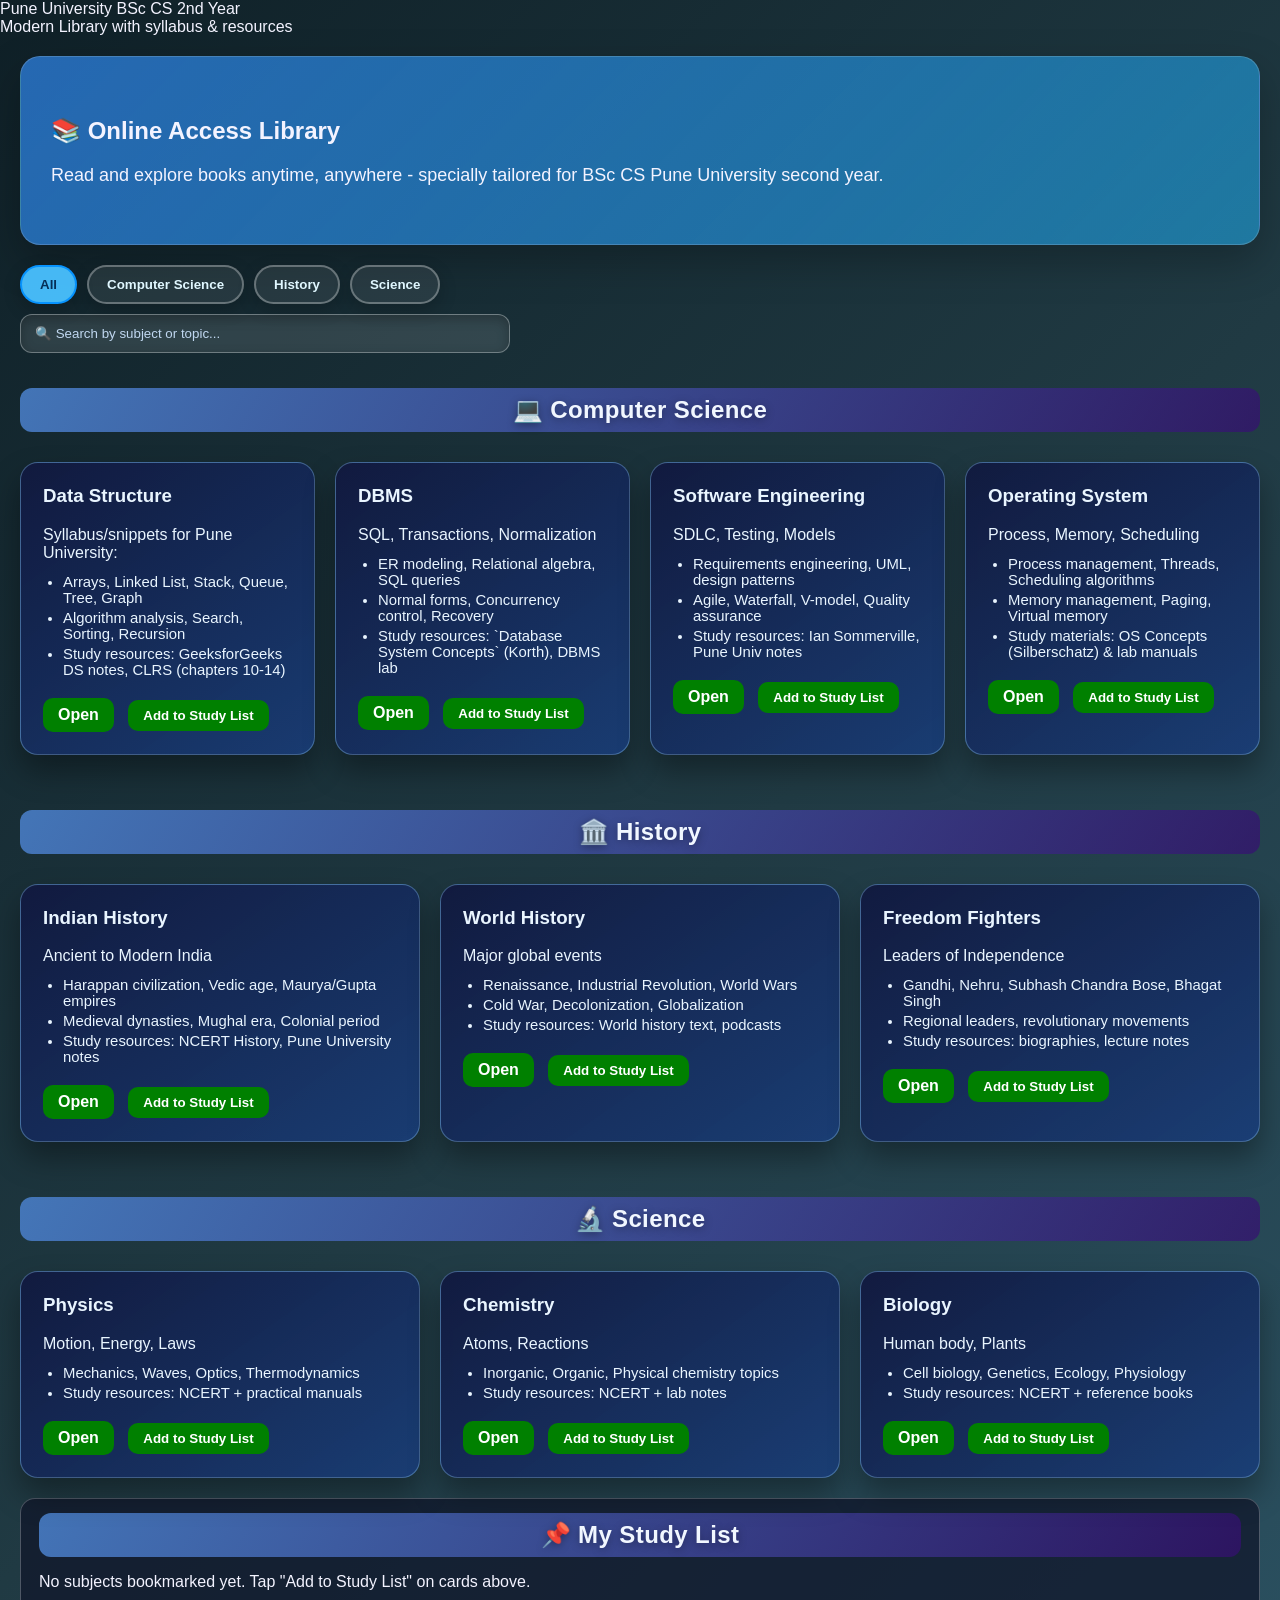
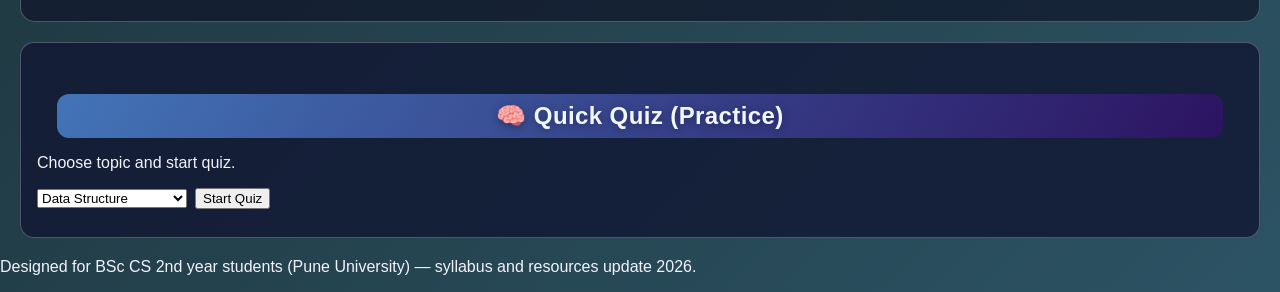
==== index.html @ 98a19238 "Initial commit" ====
<!DOCTYPE html>
<html>
<head>
    <meta charset="UTF-8">
    <meta name="viewport" content="width=device-width, initial-scale=1.0">
    <title>Online Library</title>
    <link rel="stylesheet" href="style.css">
</head>
<body>
    <nav class="top-nav">
        <div class="logo">Pune University BSc CS 2nd Year</div>
        <div class="tagline">Modern Library with syllabus & resources</div>
    </nav>

    <main>

    <!-- HOME SECTION -->
    <section class="home">
        <h1>📚 Online Access Library</h1>
        <p>Read and explore books anytime, anywhere - specially tailored for BSc CS Pune University second year.</p>
    </section>

    <!-- CATEGORIES -->
    <section class="categories">
        <button data-category="all">All</button>
        <button data-category="computer-science">Computer Science</button>
        <button data-category="history">History</button>
        <button data-category="science">Science</button>
    </section>

    <section class="search-bar">
        <input id="search-input" type="text" placeholder="🔍 Search by subject or topic..." aria-label="Search subjects">
    </section>

    <!-- COMPUTER SCIENCE -->
    <h2>💻 Computer Science</h2>
    <div class="book-container" id="computer-science">
        

        <div class="book-card" data-category="computer-science">
            <h3>Data Structure</h3>
            <p>Syllabus/snippets for Pune University:</p>
            <ul>
                <li>Arrays, Linked List, Stack, Queue, Tree, Graph</li>
                <li>Algorithm analysis, Search, Sorting, Recursion</li>
                <li>Study resources: GeeksforGeeks DS notes, CLRS (chapters 10-14)</li>
            </ul>
            <a class="read-link" href="ds.html" aria-label="Read Data Structure book">Open</a>
        </div>

        <div class="book-card" data-category="computer-science">
            <h3>DBMS</h3>
            <p>SQL, Transactions, Normalization</p>
            <ul>
                <li>ER modeling, Relational algebra, SQL queries</li>
                <li>Normal forms, Concurrency control, Recovery</li>
                <li>Study resources: `Database System Concepts` (Korth), DBMS lab</li>
            </ul>
            <a class="read-link" href="dbms.html" aria-label="DBMS resources">Open</a>
        </div>

        <div class="book-card" data-category="computer-science">
            <h3>Software Engineering</h3>
            <p>SDLC, Testing, Models</p>
            <ul>
                <li>Requirements engineering, UML, design patterns</li>
                <li>Agile, Waterfall, V-model, Quality assurance</li>
                <li>Study resources: Ian Sommerville, Pune Univ notes</li>
            </ul>
            <a class="read-link" href="se.html" aria-label="Software Engineering resources">Open</a>
        </div>

        <div class="book-card" data-category="computer-science">
            <h3>Operating System</h3>
            <p>Process, Memory, Scheduling</p>
            <ul>
                <li>Process management, Threads, Scheduling algorithms</li>
                <li>Memory management, Paging, Virtual memory</li>
                <li>Study materials: OS Concepts (Silberschatz) & lab manuals</li>
            </ul>
            <a class="read-link" href="os.html" aria-label="Operating System resources">Open</a>
        </div>

    </div>

    <!-- HISTORY -->
    <h2>🏛️ History</h2>
    <div class="book-container" id="history">

        <div class="book-card" data-category="history">
            <h3>Indian History</h3>
            <p>Ancient to Modern India</p>
            <ul>
                <li>Harappan civilization, Vedic age, Maurya/Gupta empires</li>
                <li>Medieval dynasties, Mughal era, Colonial period</li>
                <li>Study resources: NCERT History, Pune University notes</li>
            </ul>
            <a class="read-link" href="#" aria-label="Indian History resources">Open</a>
        </div>

        <div class="book-card" data-category="history">
            <h3>World History</h3>
            <p>Major global events</p>
            <ul>
                <li>Renaissance, Industrial Revolution, World Wars</li>
                <li>Cold War, Decolonization, Globalization</li>
                <li>Study resources: World history text, podcasts</li>
            </ul>
            <a class="read-link" href="#" aria-label="World History resources">Open</a>
        </div>

        <div class="book-card" data-category="history">
            <h3>Freedom Fighters</h3>
            <p>Leaders of Independence</p>
            <ul>
                <li>Gandhi, Nehru, Subhash Chandra Bose, Bhagat Singh</li>
                <li>Regional leaders, revolutionary movements</li>
                <li>Study resources: biographies, lecture notes</li>
            </ul>
            <a class="read-link" href="#" aria-label="Freedom Fighters resources">Open</a>
        </div>

    </div>

    <!-- SCIENCE -->
    <h2>🔬 Science</h2>
    <div class="book-container" id="science">

        <div class="book-card" data-category="science">
            <h3>Physics</h3>
            <p>Motion, Energy, Laws</p>
            <ul>
                <li>Mechanics, Waves, Optics, Thermodynamics</li>
                <li>Study resources: NCERT + practical manuals</li>
            </ul>
            <a class="read-link" href="#" aria-label="Physics resources">Open</a>
        </div>

        <div class="book-card" data-category="science">
            <h3>Chemistry</h3>
            <p>Atoms, Reactions</p>
            <ul>
                <li>Inorganic, Organic, Physical chemistry topics</li>
                <li>Study resources: NCERT + lab notes</li>
            </ul>
            <a class="read-link" href="#" aria-label="Chemistry resources">Open</a>
        </div>

        <div class="book-card" data-category="science">
            <h3>Biology</h3>
            <p>Human body, Plants</p>
            <ul>
                <li>Cell biology, Genetics, Ecology, Physiology</li>
                <li>Study resources: NCERT + reference books</li>
            </ul>
            <a class="read-link" href="#" aria-label="Biology resources">Open</a>
        </div>

    </div>

    </main>

    <section class="study-list">
        <h2>📌 My Study List</h2>
        <p id="list-empty">No subjects bookmarked yet. Tap "Add to Study List" on cards above.</p>
        <ul id="study-list-items"></ul>
    </section>

    <section class="quiz-section">
        <h2>🧠 Quick Quiz (Practice)</h2>
        <p id="quiz-status">Choose topic and start quiz.</p>
        <div class="quiz-control">
            <select id="quiz-topic">
                <option value="ds">Data Structure</option>
                <option value="dbms">DBMS</option>
                <option value="se">Software Engineering</option>
                <option value="os">Operating System</option>
            </select>
            <button id="start-quiz">Start Quiz</button>
        </div>
        <div id="quiz-card" class="quiz-card" style="display: none;">
            <p id="quiz-question"></p>
            <div id="quiz-options"></div>
            <p id="quiz-score"></p>
            <button id="next-question">Next</button>
        </div>
    </section>

    <footer class="site-footer">
        <p>Designed for BSc CS 2nd year students (Pune University) — syllabus and resources update 2026.</p>
    </footer>

    <script>
        const categoryButtons = document.querySelectorAll('.categories button');
        const cards = document.querySelectorAll('.book-card');
        const searchInput = document.getElementById('search-input');
        const listEmpty = document.getElementById('list-empty');
        const listItems = document.getElementById('study-list-items');

        let currentCategory = 'all';
        let searchQuery = '';

        function applyFilters() {
            cards.forEach(card => {
                const subject = card.querySelector('h3').textContent.toLowerCase();
                const category = card.dataset.category;
                const matchesCategory = currentCategory === 'all' || category === currentCategory;
                const matchesSearch = !searchQuery || subject.includes(searchQuery);
                card.style.display = (matchesCategory && matchesSearch) ? 'block' : 'none';
            });
        }

        function loadStudyList() {
            const list = JSON.parse(localStorage.getItem('studyList') || '[]');
            listItems.textContent = '';
            if (!list.length) {
                listEmpty.style.display = 'block';
                return;
            }
            listEmpty.style.display = 'none';
            list.forEach(item => {
                const li = document.createElement('li');
                li.className = 'study-list-item';
                li.innerHTML = `${item} <button class="remove-btn" data-subject="${item}">Remove</button>`;
                listItems.appendChild(li);
            });
        }

        function addToStudyList(subject) {
            const list = JSON.parse(localStorage.getItem('studyList') || '[]');
            if (!list.includes(subject)) {
                list.push(subject);
                localStorage.setItem('studyList', JSON.stringify(list));
                loadStudyList();
            }
        }

        function removeFromStudyList(subject) {
            let list = JSON.parse(localStorage.getItem('studyList') || '[]');
            list = list.filter(item => item !== subject);
            localStorage.setItem('studyList', JSON.stringify(list));
            loadStudyList();
        }

        categoryButtons.forEach(button => {
            button.addEventListener('click', () => {
                currentCategory = button.dataset.category;
                categoryButtons.forEach(btn => btn.classList.remove('active'));
                button.classList.add('active');
                applyFilters();
            });
        });

        searchInput.addEventListener('input', () => {
            searchQuery = searchInput.value.trim().toLowerCase();
            applyFilters();
        });

        cards.forEach(card => {
            const subjectName = card.querySelector('h3').textContent;
            const bookmarkButton = document.createElement('button');
            bookmarkButton.className = 'bookmark-btn';
            bookmarkButton.textContent = 'Add to Study List';
            bookmarkButton.setAttribute('data-subject', subjectName);
            card.appendChild(bookmarkButton);
        });

        document.body.addEventListener('click', event => {
            if (event.target.matches('.bookmark-btn')) {
                addToStudyList(event.target.dataset.subject);
            } else if (event.target.matches('.remove-btn')) {
                removeFromStudyList(event.target.dataset.subject);
            }
        });

        document.querySelector('.categories button[data-category="all"]').click();
        loadStudyList();

        const quizData = {
            ds: [
                { question: 'Which DS allows O(1) index access?', options: ['Linked List', 'Array', 'Tree', 'Graph'], answer: 1 },
                { question: 'Stack follows:', options: ['FIFO', 'LIFO', 'Random', 'Priority'], answer: 1 }
            ],
            dbms: [
                { question: '1NF requires:', options: ['Atomic values', 'Partial dependency', 'No duplicates', 'Transitive dependency'], answer: 0 },
                { question: 'ACID stands for:', options: ['Atomicity, Consistency, Isolation, Durability', 'Access, Control, Indexing, Data', 'Arrays, Constants, Integers, Data', 'All of above'], answer: 0 }
            ],
            se: [
                { question: 'SDLC stands for:', options: ['System Development Life Cycle', 'Software Design Logic Chart', 'System Data Link Code', 'None'], answer: 0 },
                { question: 'V-Model is based on:', options: ['Waterfall', 'Iterative', 'Spiral', 'Agile'], answer: 0 }
            ],
            os: [
                { question: 'Which is a deadlock prevention technique?', options: ['Banker algorithm', 'First Fit', 'LRU', 'Depth-first search'], answer: 0 },
                { question: 'Paging avoids:', options: ['External fragmentation', 'Internal fragmentation', 'Both', 'None'], answer: 0 }
            ]
        };

        const quizTopic = document.getElementById('quiz-topic');
        const startQuizBtn = document.getElementById('start-quiz');
        const quizCard = document.getElementById('quiz-card');
        const quizQuestion = document.getElementById('quiz-question');
        const quizOptions = document.getElementById('quiz-options');
        const quizScoreEl = document.getElementById('quiz-score');
        const quizStatus = document.getElementById('quiz-status');
        const nextQuizBtn = document.getElementById('next-question');

        let currentQuiz = [];
        let currentIndex = 0;
        let score = 0;

        function showQuizQn() {
            if (currentIndex >= currentQuiz.length) {
                quizStatus.textContent = `Quiz Complete! Score: ${score}/${currentQuiz.length}`;
                quizCard.style.display = 'none';
                return;
            }
            const item = currentQuiz[currentIndex];
            quizQuestion.textContent = item.question;
            quizOptions.innerHTML = '';
            item.options.forEach((opt, idx) => {
                const btn = document.createElement('button');
                btn.className = 'quiz-option';
                btn.textContent = opt;
                btn.dataset.index = idx;
                quizOptions.appendChild(btn);
            });
            quizScoreEl.textContent = `Progress: ${currentIndex + 1}/${currentQuiz.length} | Score: ${score}`;
        }

        function startQuiz() {
            const topic = quizTopic.value;
            currentQuiz = quizData[topic].slice();
            currentIndex = 0;
            score = 0;
            quizStatus.textContent = `Quiz started (${topic}), select an answer.`;
            quizCard.style.display = 'block';
            showQuizQn();
        }

        quizOptions.addEventListener('click', event => {
            if (!event.target.matches('.quiz-option')) return;
            const selected = Number(event.target.dataset.index);
            const correct = currentQuiz[currentIndex].answer;
            if (selected === correct) {
                score += 1;
                quizStatus.textContent = 'Correct!';
            } else {
                quizStatus.textContent = `Wrong. Correct: ${currentQuiz[currentIndex].options[correct]}`;
            }
            currentIndex++;
            setTimeout(showQuizQn, 700);
        });

        startQuizBtn.addEventListener('click', startQuiz);

    </script>

</body>
</html>
---- style.css ----
body {
    margin: 0;
    font-family: 'Segoe UI', Tahoma, Geneva, Verdana, sans-serif;
    color: #f3f3ff;
    background: linear-gradient(135deg, #0f2027 0%, #203a43 50%, #2c5364 100%);
    min-height: 100vh;
}
    /* HOME SECTION */
.home {
    padding: 40px 30px;
    background: linear-gradient(135deg, rgba(42, 117, 203, 0.85), rgba(31, 185, 255, 0.5));
    border-radius: 20px;
    margin: 20px;
    border: 1px solid rgba(255,255,255,0.16);
    box-shadow: 0 16px 40px rgba(0, 0, 0, 0.25);
}

.home p {
    font-size: 18px;
}

/* Section Titles */
h2 {
    margin-top: 30px;
    font-family: 'Segoe UI', Tahoma, Geneva, Verdana, sans-serif;
    text-align: center;
    color: #f1f7ff;
    letter-spacing: 0.4px;
    text-shadow: 0 2px 8px rgba(0, 0, 0, 0.35);
    background: linear-gradient(120deg, rgba(72,125,197,0.9), rgba(54,14,114,0.7));
    padding: 8px 0;
    border-radius: 12px;
    margin: 35px 20px 10px;
}

/* Title */
h1 {
    margin-top: 20px;
}

/* Categories */
.categories {
    margin: 20px 20px 10px;
    display: flex;
    gap: 10px;
    flex-wrap: wrap;
}

.categories button {
    padding: 10px 18px;
    border: 2px solid rgba(255, 255, 255, 0.3);
    background: rgba(255, 255, 255, 0.08);
    color: #e0f7ff;
    border-radius: 999px;
    cursor: pointer;
    font-weight: 700;
    box-shadow: 0 6px 18px rgba(0,0,0,0.2);
    transition: all 0.24s ease;
}

.categories button:hover,
.categories button.active {
    background: rgba(74, 193, 255, 0.95);
    color: #052f57;
    border-color: rgba(0, 144, 255, 0.9);
}

/* Book Grid */
.book-container {
    display: grid;
    grid-template-columns: repeat(auto-fit, minmax(200px, 1fr));
    gap: 20px;
    padding: 20px;
}

/* Book Card */
.book-card {
    background: linear-gradient(145deg, rgba(17, 25, 63, 0.95), rgba(25, 61, 121, 0.88));
    color: #e9f5ff;
    padding: 22px;
    border-radius: 18px;
    border: 1px solid rgba(149, 208, 255, 0.35);
    box-shadow: 0 16px 30px rgba(0, 0, 0, 0.35);
    transition: transform 0.2s ease, box-shadow 0.2s ease;
}

.book-card:hover {
    transform: scale(1.03);
    box-shadow: 0 24px 36px rgba(0, 0, 0, 0.45);
}

.book-card h3 {
    margin-top: 0;
}

.book-card p {
    margin: 6px 0 12px;
}

.book-card ul {
    margin: 0 0 10px;
    padding-left: 20px;
}

.book-card ul li {
    margin: 4px 0;
    font-size: 0.93rem;
}

/* Image */
.book-card img {
    width: 100%;
    border-radius: 10px;
}

/* Button */
.book-card button {
    margin-top: 10px;
    padding: 8px 15px;
    border: none;
    background:green;
    color: white;
    border-radius: 10px;
    cursor: pointer;
}

.book-card button:hover {
    background: #007bff;
}

.read-link,
.book-card a.link {
    display: inline-block;
    margin-top: 10px;
    padding: 8px 15px;
    background: green;
    color: white;
    border-radius: 10px;
    text-decoration: none;
    font-weight: 600;
}

.read-link:hover,
.book-card a.link:hover {
    background: #007bff;
}

button:focus,
a:focus {
    outline: 2px dotted #ff0;
    outline-offset: 3px;
}

.search-bar {
    margin: 0 20px 1rem;
}

.search-bar input {
    width: 100%;
    max-width: 460px;
    padding: 11px 14px;
    border-radius: 12px;
    border: 1px solid rgba(255,255,255,0.3);
    background: rgba(245, 250, 255, 0.12);
    color: #ebf4ff;
    box-shadow: inset 0 4px 12px rgba(0,0,0,0.25);
}

.search-bar input::placeholder {
    color: #c0d7f0;
}

.bookmark-btn {
    margin-top: 10px;
    margin-left: 10px;
    background: #1c93ff;
    color: #fff;
    border: 1px solid #0d63b2;
    border-radius: 10px;
    padding: 8px 12px;
    cursor: pointer;
    font-weight: 700;
    transition: transform 0.2s ease, background 0.2s ease;
}

.bookmark-btn:hover {
    background: #0b62bc;
    transform: translateY(-1px);
}

.study-list {
    margin: 0 20px 20px;
    padding: 14px 18px;
    border: 1px solid rgba(255,255,255,0.25);
    border-radius: 15px;
    background: rgba(16, 21, 42, 0.72);
}

.study-list h2 {
    margin: 0 0 10px;
}

#study-list-items {
    list-style: none;
    margin: 0;
    padding: 0;
}

.study-list-item {
    display: flex;
    justify-content: space-between;
    align-items: center;
    padding: 8px 0;
    border-bottom: 1px solid rgba(255,255,255,0.1);
}

.study-list-item:last-child {
    border-bottom: none;
}

.remove-btn {
    border: 1px solid #ff6a6a;
    background: #ff4d4d;
    color: #fff;
    border-radius: 8px;
    padding: 4px 10px;
    cursor: pointer;
}

.remove-btn:hover {
    background: #db2b2b;
}

.quiz-section {
    margin: 20px;
    border: 1px solid rgba(255,255,255,0.25);
    border-radius: 14px;
    background: rgba(18, 24, 52, 0.82);
    padding: 16px;
}

.quiz-control {
    display: flex;
    gap: 8px;
    align-items: center;
    margin-bottom: 12px;
}

.quiz-card {
    margin-top: 8px;
    padding: 12px;
    border: 1px solid rgba(106, 182, 255, 0.4);
    border-radius: 10px;
    background: rgba(15, 22, 45, 0.9);
}

.quiz-option {
    display: block;
    width: 100%;
    text-align: left;
    padding: 8px;
    margin: 4px 0;
    border: 1px solid rgba(169, 218, 255, 0.5);
    border-radius: 8px;
    background: rgba(225, 235, 255, 0.05);
    color: #f1f8ff;
    cursor: pointer;
}

.quiz-option:hover {
    background: rgba(106, 182, 255, 0.15);
}
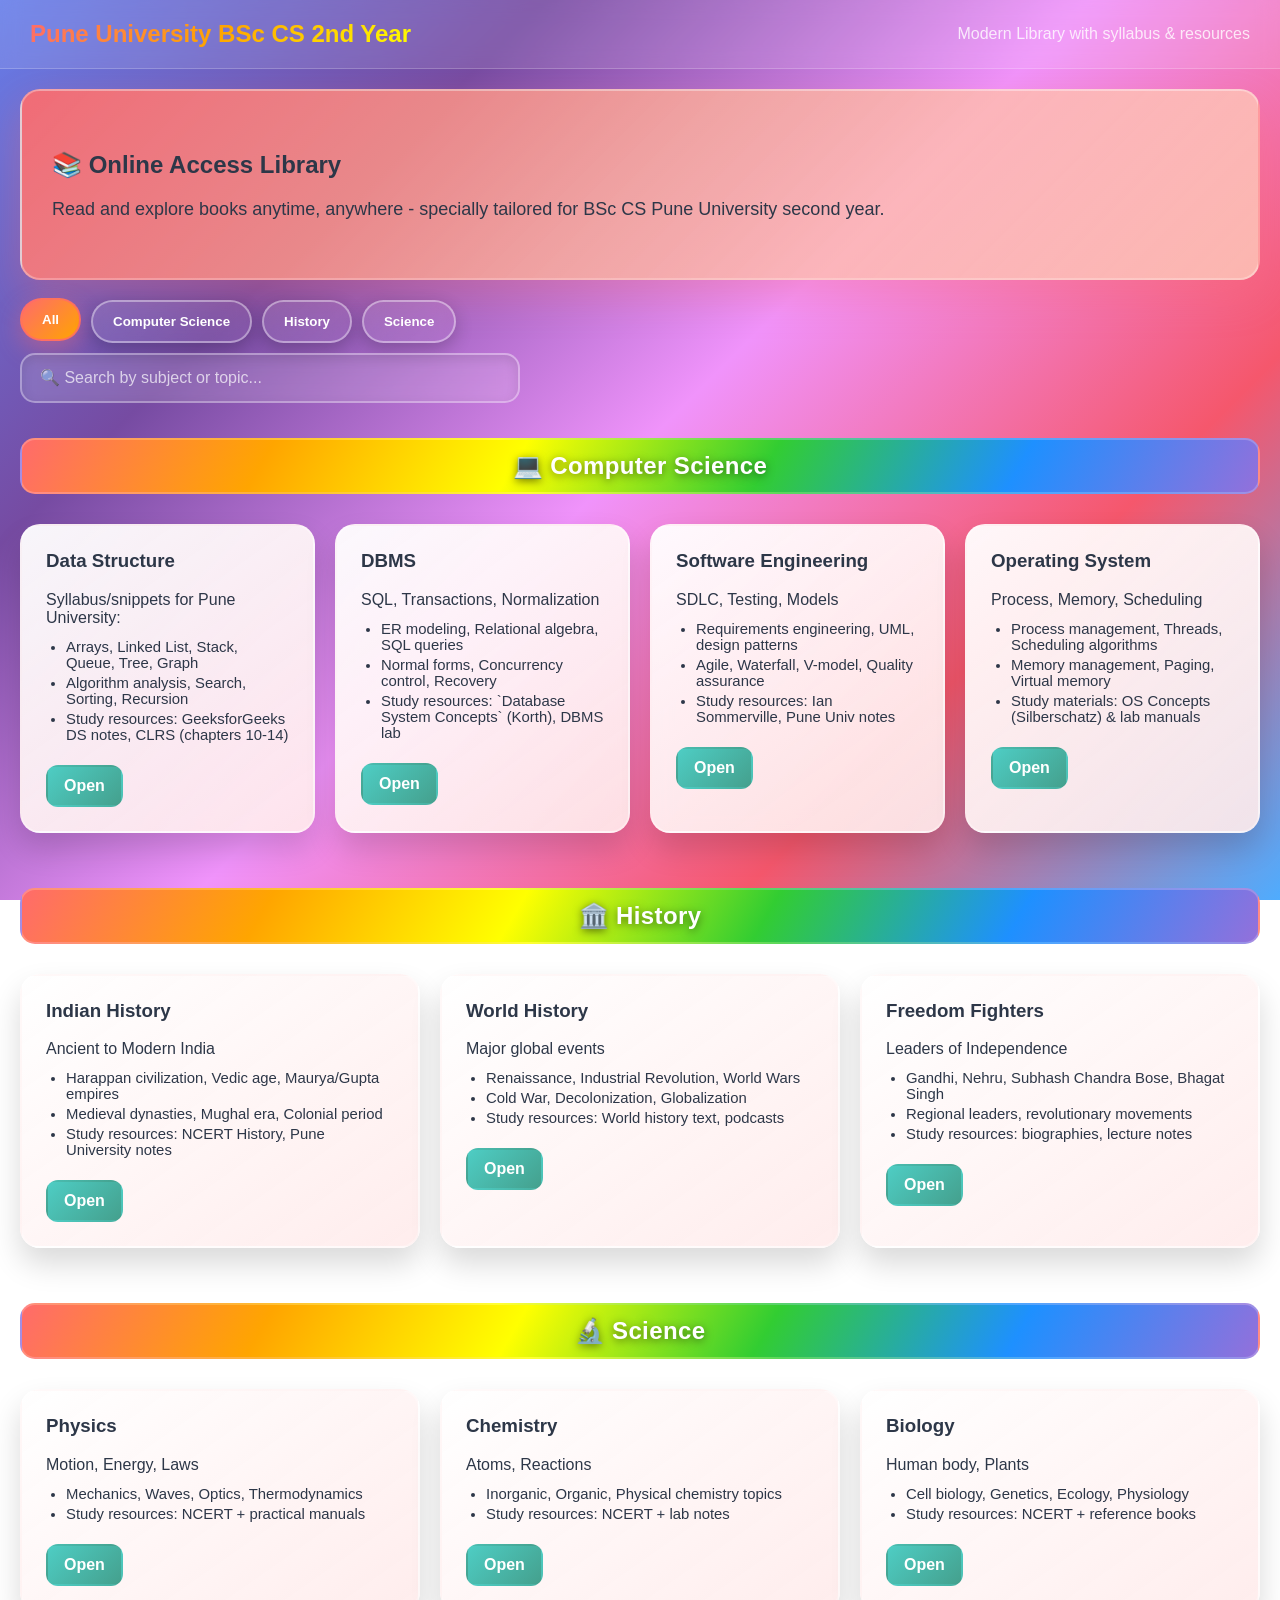
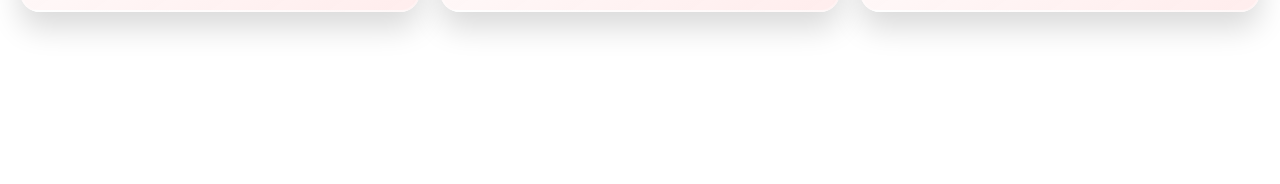
==== commit d6f1b4d6: "Remove Quick Quiz and My Study List sections" ====
--- a/index.html
+++ b/index.html
@@ -160,32 +160,6 @@
 
     </main>
 
-    <section class="study-list">
-        <h2>📌 My Study List</h2>
-        <p id="list-empty">No subjects bookmarked yet. Tap "Add to Study List" on cards above.</p>
-        <ul id="study-list-items"></ul>
-    </section>
-
-    <section class="quiz-section">
-        <h2>🧠 Quick Quiz (Practice)</h2>
-        <p id="quiz-status">Choose topic and start quiz.</p>
-        <div class="quiz-control">
-            <select id="quiz-topic">
-                <option value="ds">Data Structure</option>
-                <option value="dbms">DBMS</option>
-                <option value="se">Software Engineering</option>
-                <option value="os">Operating System</option>
-            </select>
-            <button id="start-quiz">Start Quiz</button>
-        </div>
-        <div id="quiz-card" class="quiz-card" style="display: none;">
-            <p id="quiz-question"></p>
-            <div id="quiz-options"></div>
-            <p id="quiz-score"></p>
-            <button id="next-question">Next</button>
-        </div>
-    </section>
-
     <footer class="site-footer">
         <p>Designed for BSc CS 2nd year students (Pune University) — syllabus and resources update 2026.</p>
     </footer>
@@ -194,8 +168,6 @@
         const categoryButtons = document.querySelectorAll('.categories button');
         const cards = document.querySelectorAll('.book-card');
         const searchInput = document.getElementById('search-input');
-        const listEmpty = document.getElementById('list-empty');
-        const listItems = document.getElementById('study-list-items');
 
         let currentCategory = 'all';
         let searchQuery = '';
@@ -210,38 +182,6 @@
             });
         }
 
-        function loadStudyList() {
-            const list = JSON.parse(localStorage.getItem('studyList') || '[]');
-            listItems.textContent = '';
-            if (!list.length) {
-                listEmpty.style.display = 'block';
-                return;
-            }
-            listEmpty.style.display = 'none';
-            list.forEach(item => {
-                const li = document.createElement('li');
-                li.className = 'study-list-item';
-                li.innerHTML = `${item} <button class="remove-btn" data-subject="${item}">Remove</button>`;
-                listItems.appendChild(li);
-            });
-        }
-
-        function addToStudyList(subject) {
-            const list = JSON.parse(localStorage.getItem('studyList') || '[]');
-            if (!list.includes(subject)) {
-                list.push(subject);
-                localStorage.setItem('studyList', JSON.stringify(list));
-                loadStudyList();
-            }
-        }
-
-        function removeFromStudyList(subject) {
-            let list = JSON.parse(localStorage.getItem('studyList') || '[]');
-            list = list.filter(item => item !== subject);
-            localStorage.setItem('studyList', JSON.stringify(list));
-            loadStudyList();
-        }
-
         categoryButtons.forEach(button => {
             button.addEventListener('click', () => {
                 currentCategory = button.dataset.category;
@@ -256,102 +196,7 @@
             applyFilters();
         });
 
-        cards.forEach(card => {
-            const subjectName = card.querySelector('h3').textContent;
-            const bookmarkButton = document.createElement('button');
-            bookmarkButton.className = 'bookmark-btn';
-            bookmarkButton.textContent = 'Add to Study List';
-            bookmarkButton.setAttribute('data-subject', subjectName);
-            card.appendChild(bookmarkButton);
-        });
-
-        document.body.addEventListener('click', event => {
-            if (event.target.matches('.bookmark-btn')) {
-                addToStudyList(event.target.dataset.subject);
-            } else if (event.target.matches('.remove-btn')) {
-                removeFromStudyList(event.target.dataset.subject);
-            }
-        });
-
         document.querySelector('.categories button[data-category="all"]').click();
-        loadStudyList();
-
-        const quizData = {
-            ds: [
-                { question: 'Which DS allows O(1) index access?', options: ['Linked List', 'Array', 'Tree', 'Graph'], answer: 1 },
-                { question: 'Stack follows:', options: ['FIFO', 'LIFO', 'Random', 'Priority'], answer: 1 }
-            ],
-            dbms: [
-                { question: '1NF requires:', options: ['Atomic values', 'Partial dependency', 'No duplicates', 'Transitive dependency'], answer: 0 },
-                { question: 'ACID stands for:', options: ['Atomicity, Consistency, Isolation, Durability', 'Access, Control, Indexing, Data', 'Arrays, Constants, Integers, Data', 'All of above'], answer: 0 }
-            ],
-            se: [
-                { question: 'SDLC stands for:', options: ['System Development Life Cycle', 'Software Design Logic Chart', 'System Data Link Code', 'None'], answer: 0 },
-                { question: 'V-Model is based on:', options: ['Waterfall', 'Iterative', 'Spiral', 'Agile'], answer: 0 }
-            ],
-            os: [
-                { question: 'Which is a deadlock prevention technique?', options: ['Banker algorithm', 'First Fit', 'LRU', 'Depth-first search'], answer: 0 },
-                { question: 'Paging avoids:', options: ['External fragmentation', 'Internal fragmentation', 'Both', 'None'], answer: 0 }
-            ]
-        };
-
-        const quizTopic = document.getElementById('quiz-topic');
-        const startQuizBtn = document.getElementById('start-quiz');
-        const quizCard = document.getElementById('quiz-card');
-        const quizQuestion = document.getElementById('quiz-question');
-        const quizOptions = document.getElementById('quiz-options');
-        const quizScoreEl = document.getElementById('quiz-score');
-        const quizStatus = document.getElementById('quiz-status');
-        const nextQuizBtn = document.getElementById('next-question');
-
-        let currentQuiz = [];
-        let currentIndex = 0;
-        let score = 0;
-
-        function showQuizQn() {
-            if (currentIndex >= currentQuiz.length) {
-                quizStatus.textContent = `Quiz Complete! Score: ${score}/${currentQuiz.length}`;
-                quizCard.style.display = 'none';
-                return;
-            }
-            const item = currentQuiz[currentIndex];
-            quizQuestion.textContent = item.question;
-            quizOptions.innerHTML = '';
-            item.options.forEach((opt, idx) => {
-                const btn = document.createElement('button');
-                btn.className = 'quiz-option';
-                btn.textContent = opt;
-                btn.dataset.index = idx;
-                quizOptions.appendChild(btn);
-            });
-            quizScoreEl.textContent = `Progress: ${currentIndex + 1}/${currentQuiz.length} | Score: ${score}`;
-        }
-
-        function startQuiz() {
-            const topic = quizTopic.value;
-            currentQuiz = quizData[topic].slice();
-            currentIndex = 0;
-            score = 0;
-            quizStatus.textContent = `Quiz started (${topic}), select an answer.`;
-            quizCard.style.display = 'block';
-            showQuizQn();
-        }
-
-        quizOptions.addEventListener('click', event => {
-            if (!event.target.matches('.quiz-option')) return;
-            const selected = Number(event.target.dataset.index);
-            const correct = currentQuiz[currentIndex].answer;
-            if (selected === correct) {
-                score += 1;
-                quizStatus.textContent = 'Correct!';
-            } else {
-                quizStatus.textContent = `Wrong. Correct: ${currentQuiz[currentIndex].options[correct]}`;
-            }
-            currentIndex++;
-            setTimeout(showQuizQn, 700);
-        });
-
-        startQuizBtn.addEventListener('click', startQuiz);
 
     </script>
 
--- a/style.css
+++ b/style.css
@@ -1,18 +1,20 @@
 body {
     margin: 0;
     font-family: 'Segoe UI', Tahoma, Geneva, Verdana, sans-serif;
-    color: #f3f3ff;
-    background: linear-gradient(135deg, #0f2027 0%, #203a43 50%, #2c5364 100%);
+    color: #ffffff;
+    background: linear-gradient(135deg, #667eea 0%, #764ba2 25%, #f093fb 50%, #f5576c 75%, #4facfe 100%);
     min-height: 100vh;
+    background-attachment: fixed;
 }
     /* HOME SECTION */
 .home {
     padding: 40px 30px;
-    background: linear-gradient(135deg, rgba(42, 117, 203, 0.85), rgba(31, 185, 255, 0.5));
+    background: linear-gradient(135deg, rgba(255, 107, 107, 0.9), rgba(255, 177, 153, 0.8), rgba(255, 218, 193, 0.7));
     border-radius: 20px;
     margin: 20px;
-    border: 1px solid rgba(255,255,255,0.16);
-    box-shadow: 0 16px 40px rgba(0, 0, 0, 0.25);
+    border: 2px solid rgba(255,255,255,0.3);
+    box-shadow: 0 16px 40px rgba(255, 107, 107, 0.3);
+    color: #2d3748;
 }
 
 .home p {
@@ -24,13 +26,15 @@
     margin-top: 30px;
     font-family: 'Segoe UI', Tahoma, Geneva, Verdana, sans-serif;
     text-align: center;
-    color: #f1f7ff;
+    color: #ffffff;
     letter-spacing: 0.4px;
-    text-shadow: 0 2px 8px rgba(0, 0, 0, 0.35);
-    background: linear-gradient(120deg, rgba(72,125,197,0.9), rgba(54,14,114,0.7));
-    padding: 8px 0;
-    border-radius: 12px;
+    text-shadow: 0 2px 8px rgba(0, 0, 0, 0.5);
+    background: linear-gradient(120deg, #ff6b6b, #ffa500, #ffff00, #32cd32, #1e90ff, #9370db);
+    padding: 12px 0;
+    border-radius: 15px;
     margin: 35px 20px 10px;
+    font-weight: 700;
+    border: 2px solid rgba(255, 255, 255, 0.2);
 }
 
 /* Title */
@@ -47,22 +51,25 @@
 }
 
 .categories button {
-    padding: 10px 18px;
-    border: 2px solid rgba(255, 255, 255, 0.3);
-    background: rgba(255, 255, 255, 0.08);
-    color: #e0f7ff;
-    border-radius: 999px;
+    padding: 12px 20px;
+    border: 2px solid rgba(255, 255, 255, 0.4);
+    background: linear-gradient(135deg, rgba(255, 255, 255, 0.1), rgba(255, 255, 255, 0.05));
+    color: #ffffff;
+    border-radius: 25px;
     cursor: pointer;
     font-weight: 700;
     box-shadow: 0 6px 18px rgba(0,0,0,0.2);
-    transition: all 0.24s ease;
+    transition: all 0.3s ease;
+    backdrop-filter: blur(10px);
 }
 
 .categories button:hover,
 .categories button.active {
-    background: rgba(74, 193, 255, 0.95);
-    color: #052f57;
-    border-color: rgba(0, 144, 255, 0.9);
+    background: linear-gradient(135deg, #ff6b6b, #ffa500);
+    color: #ffffff;
+    border-color: rgba(255, 107, 107, 0.8);
+    transform: translateY(-2px);
+    box-shadow: 0 8px 25px rgba(255, 107, 107, 0.4);
 }
 
 /* Book Grid */
@@ -75,18 +82,20 @@
 
 /* Book Card */
 .book-card {
-    background: linear-gradient(145deg, rgba(17, 25, 63, 0.95), rgba(25, 61, 121, 0.88));
-    color: #e9f5ff;
-    padding: 22px;
-    border-radius: 18px;
-    border: 1px solid rgba(149, 208, 255, 0.35);
-    box-shadow: 0 16px 30px rgba(0, 0, 0, 0.35);
-    transition: transform 0.2s ease, box-shadow 0.2s ease;
+    background: linear-gradient(145deg, rgba(255, 255, 255, 0.95), rgba(255, 235, 235, 0.9));
+    color: #2d3748;
+    padding: 24px;
+    border-radius: 20px;
+    border: 2px solid rgba(255, 255, 255, 0.3);
+    box-shadow: 0 16px 30px rgba(0, 0, 0, 0.15);
+    transition: all 0.3s ease;
+    backdrop-filter: blur(10px);
 }
 
 .book-card:hover {
-    transform: scale(1.03);
-    box-shadow: 0 24px 36px rgba(0, 0, 0, 0.45);
+    transform: translateY(-5px) scale(1.02);
+    box-shadow: 0 24px 40px rgba(255, 107, 107, 0.3);
+    border-color: rgba(255, 107, 107, 0.5);
 }
 
 .book-card h3 {
@@ -116,33 +125,42 @@
 /* Button */
 .book-card button {
     margin-top: 10px;
-    padding: 8px 15px;
+    padding: 10px 16px;
     border: none;
-    background:green;
+    background: linear-gradient(135deg, #ff6b6b, #ffa500);
     color: white;
-    border-radius: 10px;
+    border-radius: 12px;
     cursor: pointer;
+    font-weight: 600;
+    transition: all 0.3s ease;
 }
 
 .book-card button:hover {
-    background: #007bff;
+    background: linear-gradient(135deg, #ff5252, #ff8c00);
+    transform: translateY(-2px);
+    box-shadow: 0 6px 15px rgba(255, 107, 107, 0.4);
 }
 
 .read-link,
 .book-card a.link {
     display: inline-block;
-    margin-top: 10px;
-    padding: 8px 15px;
-    background: green;
+    margin-top: 12px;
+    padding: 10px 16px;
+    background: linear-gradient(135deg, #4ecdc4, #44a08d);
     color: white;
-    border-radius: 10px;
+    border-radius: 12px;
     text-decoration: none;
     font-weight: 600;
+    transition: all 0.3s ease;
+    border: 2px solid transparent;
 }
 
 .read-link:hover,
 .book-card a.link:hover {
-    background: #007bff;
+    background: linear-gradient(135deg, #26d0ce, #2e8b57);
+    transform: translateY(-2px);
+    box-shadow: 0 6px 15px rgba(78, 205, 196, 0.4);
+    border-color: rgba(78, 205, 196, 0.5);
 }
 
 button:focus,
@@ -158,116 +176,85 @@
 .search-bar input {
     width: 100%;
     max-width: 460px;
-    padding: 11px 14px;
-    border-radius: 12px;
-    border: 1px solid rgba(255,255,255,0.3);
-    background: rgba(245, 250, 255, 0.12);
-    color: #ebf4ff;
-    box-shadow: inset 0 4px 12px rgba(0,0,0,0.25);
+    padding: 14px 18px;
+    border-radius: 15px;
+    border: 2px solid rgba(255, 255, 255, 0.3);
+    background: rgba(255, 255, 255, 0.15);
+    color: #ffffff;
+    box-shadow: inset 0 4px 12px rgba(0,0,0,0.1);
+    backdrop-filter: blur(10px);
+    font-size: 16px;
 }
 
 .search-bar input::placeholder {
-    color: #c0d7f0;
-}
-
-.bookmark-btn {
-    margin-top: 10px;
-    margin-left: 10px;
-    background: #1c93ff;
-    color: #fff;
-    border: 1px solid #0d63b2;
-    border-radius: 10px;
-    padding: 8px 12px;
-    cursor: pointer;
-    font-weight: 700;
-    transition: transform 0.2s ease, background 0.2s ease;
-}
-
-.bookmark-btn:hover {
-    background: #0b62bc;
-    transform: translateY(-1px);
-}
-
-.study-list {
-    margin: 0 20px 20px;
-    padding: 14px 18px;
-    border: 1px solid rgba(255,255,255,0.25);
-    border-radius: 15px;
-    background: rgba(16, 21, 42, 0.72);
-}
-
-.study-list h2 {
-    margin: 0 0 10px;
-}
-
-#study-list-items {
-    list-style: none;
-    margin: 0;
-    padding: 0;
-}
-
-.study-list-item {
+    color: rgba(255, 255, 255, 0.7);
+}
+
+/* Navigation */
+.top-nav {
     display: flex;
     justify-content: space-between;
     align-items: center;
-    padding: 8px 0;
-    border-bottom: 1px solid rgba(255,255,255,0.1);
-}
-
-.study-list-item:last-child {
-    border-bottom: none;
-}
-
-.remove-btn {
-    border: 1px solid #ff6a6a;
-    background: #ff4d4d;
-    color: #fff;
-    border-radius: 8px;
-    padding: 4px 10px;
-    cursor: pointer;
-}
-
-.remove-btn:hover {
-    background: #db2b2b;
-}
-
-.quiz-section {
-    margin: 20px;
-    border: 1px solid rgba(255,255,255,0.25);
-    border-radius: 14px;
-    background: rgba(18, 24, 52, 0.82);
-    padding: 16px;
-}
-
-.quiz-control {
-    display: flex;
-    gap: 8px;
-    align-items: center;
-    margin-bottom: 12px;
-}
-
-.quiz-card {
-    margin-top: 8px;
-    padding: 12px;
-    border: 1px solid rgba(106, 182, 255, 0.4);
-    border-radius: 10px;
-    background: rgba(15, 22, 45, 0.9);
-}
-
-.quiz-option {
-    display: block;
-    width: 100%;
-    text-align: left;
-    padding: 8px;
-    margin: 4px 0;
-    border: 1px solid rgba(169, 218, 255, 0.5);
-    border-radius: 8px;
-    background: rgba(225, 235, 255, 0.05);
-    color: #f1f8ff;
-    cursor: pointer;
-}
-
-.quiz-option:hover {
-    background: rgba(106, 182, 255, 0.15);
-}
-
+    padding: 20px 30px;
+    background: rgba(255, 255, 255, 0.1);
+    backdrop-filter: blur(10px);
+    border-bottom: 1px solid rgba(255, 255, 255, 0.2);
+    position: sticky;
+    top: 0;
+    z-index: 100;
+}
+
+.top-nav .logo {
+    font-size: 24px;
+    font-weight: 700;
+    background: linear-gradient(135deg, #ff6b6b, #ffa500, #ffff00);
+    -webkit-background-clip: text;
+    -webkit-text-fill-color: transparent;
+    background-clip: text;
+    text-shadow: none;
+}
+
+.top-nav .tagline {
+    font-size: 16px;
+    color: rgba(255, 255, 255, 0.8);
+    font-weight: 500;
+}
+
+/* Footer */
+.site-footer {
+    margin: 40px 20px 20px;
+    padding: 20px;
+    border-radius: 15px;
+    background: rgba(255, 255, 255, 0.1);
+    backdrop-filter: blur(10px);
+    border: 1px solid rgba(255, 255, 255, 0.2);
+    text-align: center;
+    color: rgba(255, 255, 255, 0.8);
+    font-weight: 500;
+}
+
+/* Responsive Design */
+@media (max-width: 768px) {
+    .top-nav {
+        flex-direction: column;
+        gap: 10px;
+        padding: 15px 20px;
+    }
+    
+    .categories {
+        flex-wrap: wrap;
+        gap: 8px;
+    }
+    
+    .categories button {
+        padding: 8px 14px;
+        font-size: 14px;
+    }
+    
+    .book-container {
+        grid-template-columns: 1fr;
+        gap: 15px;
+        padding: 15px;
+    }
+}
+
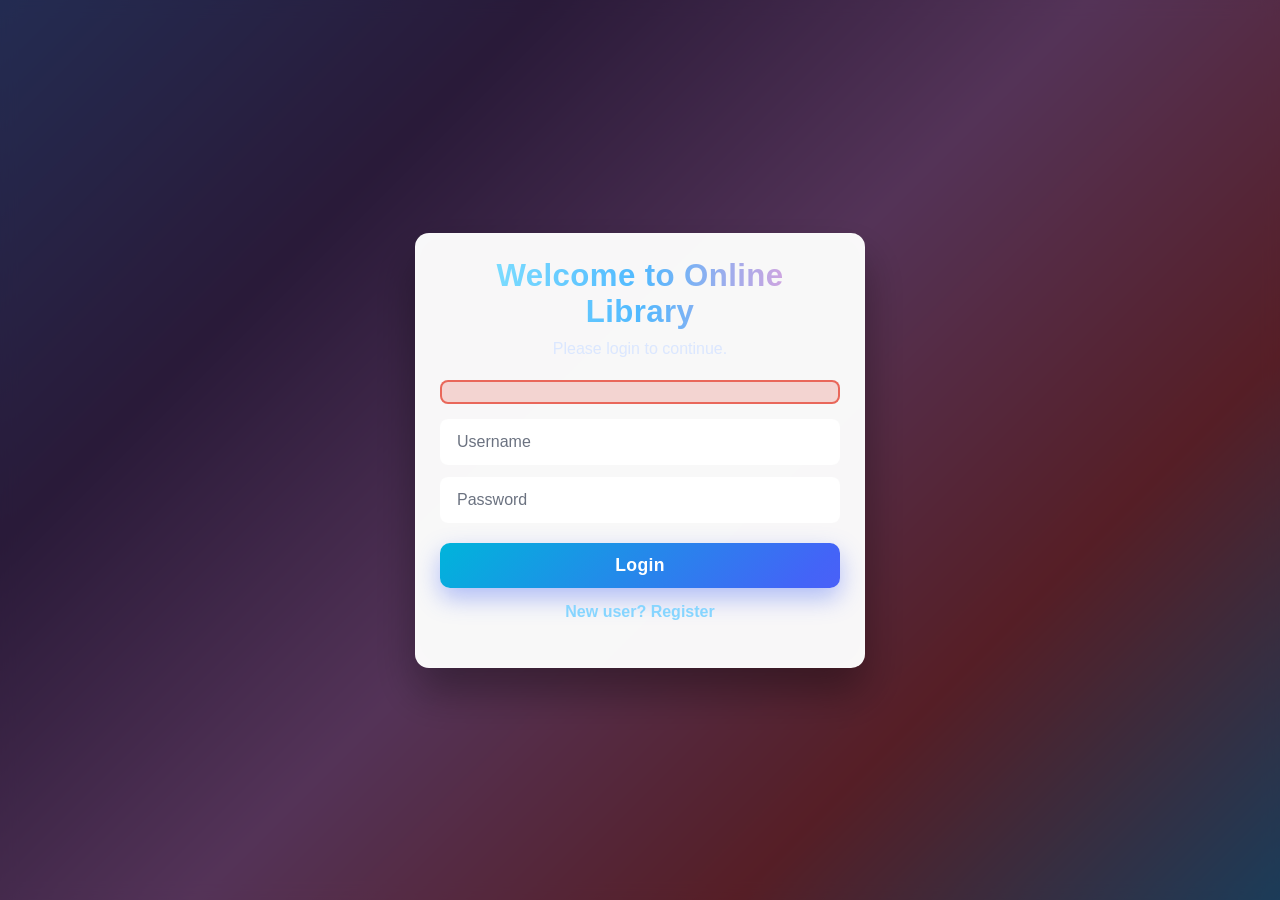
==== commit 546d3c8c: "Prepare project for GitHub Pages deployment" ====
--- a/index.html
+++ b/index.html
@@ -2,203 +2,192 @@
 <html>
 <head>
     <meta charset="UTF-8">
-    <meta name="viewport" content="width=device-width, initial-scale=1.0">
     <title>Online Library</title>
     <link rel="stylesheet" href="style.css">
 </head>
 <body>
-    <nav class="top-nav">
-        <div class="logo">Pune University BSc CS 2nd Year</div>
-        <div class="tagline">Modern Library with syllabus & resources</div>
-    </nav>
 
-    <main>
+<!-- LOGIN OVERLAY -->
+<div id="login-overlay" class="overlay">
+    <div class="overlay-content">
+        <h2>Welcome to Online Library</h2>
+        <p>Please login to continue.</p>
 
-    <!-- HOME SECTION -->
-    <section class="home">
+        <div id="error-msg" style="color:red;"></div>
+
+        <form id="auth-form">
+            <input type="text" id="username" placeholder="Username" required>
+            <input type="password" id="password" placeholder="Password" required>
+            <button type="submit" id="login-btn">Login</button>
+        </form>
+
+        <p id="toggle-auth" style="cursor:pointer;">New user? Register</p>
+    </div>
+</div>
+
+<!-- LOGOUT BUTTON -->
+<button onclick="logout()" id="logout-btn" class="logout-button">
+🚪 Logout
+</button>
+
+<!-- MAIN LIBRARY (YOUR CONTENT SAME) -->
+<main id="app-content" class="hidden">
+
+    <div class="library-header">
         <h1>📚 Online Access Library</h1>
-        <p>Read and explore books anytime, anywhere - specially tailored for BSc CS Pune University second year.</p>
-    </section>
-
-    <!-- CATEGORIES -->
-    <section class="categories">
-        <button data-category="all">All</button>
-        <button data-category="computer-science">Computer Science</button>
-        <button data-category="history">History</button>
-        <button data-category="science">Science</button>
-    </section>
-
-    <section class="search-bar">
-        <input id="search-input" type="text" placeholder="🔍 Search by subject or topic..." aria-label="Search subjects">
-    </section>
-
-    <!-- COMPUTER SCIENCE -->
-    <h2>💻 Computer Science</h2>
-    <div class="book-container" id="computer-science">
-        
-
-        <div class="book-card" data-category="computer-science">
-            <h3>Data Structure</h3>
-            <p>Syllabus/snippets for Pune University:</p>
-            <ul>
-                <li>Arrays, Linked List, Stack, Queue, Tree, Graph</li>
-                <li>Algorithm analysis, Search, Sorting, Recursion</li>
-                <li>Study resources: GeeksforGeeks DS notes, CLRS (chapters 10-14)</li>
-            </ul>
-            <a class="read-link" href="ds.html" aria-label="Read Data Structure book">Open</a>
-        </div>
-
-        <div class="book-card" data-category="computer-science">
-            <h3>DBMS</h3>
-            <p>SQL, Transactions, Normalization</p>
-            <ul>
-                <li>ER modeling, Relational algebra, SQL queries</li>
-                <li>Normal forms, Concurrency control, Recovery</li>
-                <li>Study resources: `Database System Concepts` (Korth), DBMS lab</li>
-            </ul>
-            <a class="read-link" href="dbms.html" aria-label="DBMS resources">Open</a>
-        </div>
-
-        <div class="book-card" data-category="computer-science">
-            <h3>Software Engineering</h3>
-            <p>SDLC, Testing, Models</p>
-            <ul>
-                <li>Requirements engineering, UML, design patterns</li>
-                <li>Agile, Waterfall, V-model, Quality assurance</li>
-                <li>Study resources: Ian Sommerville, Pune Univ notes</li>
-            </ul>
-            <a class="read-link" href="se.html" aria-label="Software Engineering resources">Open</a>
-        </div>
-
-        <div class="book-card" data-category="computer-science">
-            <h3>Operating System</h3>
-            <p>Process, Memory, Scheduling</p>
-            <ul>
-                <li>Process management, Threads, Scheduling algorithms</li>
-                <li>Memory management, Paging, Virtual memory</li>
-                <li>Study materials: OS Concepts (Silberschatz) & lab manuals</li>
-            </ul>
-            <a class="read-link" href="os.html" aria-label="Operating System resources">Open</a>
-        </div>
-
+        <p id="welcome-text"></p>
     </div>
 
-    <!-- HISTORY -->
-    <h2>🏛️ History</h2>
-    <div class="book-container" id="history">
-
-        <div class="book-card" data-category="history">
-            <h3>Indian History</h3>
-            <p>Ancient to Modern India</p>
-            <ul>
-                <li>Harappan civilization, Vedic age, Maurya/Gupta empires</li>
-                <li>Medieval dynasties, Mughal era, Colonial period</li>
-                <li>Study resources: NCERT History, Pune University notes</li>
-            </ul>
-            <a class="read-link" href="#" aria-label="Indian History resources">Open</a>
+    <div class="library-section">
+        <h2>💻 Computer Science</h2>
+        <div class="book-grid">
+            <div class="book-card" style="border-left: 4px solid #3498db;">
+                <div class="book-icon">💾</div>
+                <a href="ds.html">Data Structure</a>
+                <p class="book-desc">Learn about arrays, linked lists, trees & graphs</p>
+            </div>
+            <div class="book-card" style="border-left: 4px solid #e74c3c;">
+                <div class="book-icon">🗄️</div>
+                <a href="dbms.html">DBMS</a>
+                <p class="book-desc">Database management systems & SQL</p>
+            </div>
+            <div class="book-card" style="border-left: 4px solid #2ecc71;">
+                <div class="book-icon">⚙️</div>
+                <a href="os.html">Operating System</a>
+                <p class="book-desc">Process management, memory & scheduling</p>
+            </div>
+            <div class="book-card" style="border-left: 4px solid #f39c12;">
+                <div class="book-icon">🏗️</div>
+                <a href="se.html">Software Engineering</a>
+                <p class="book-desc">Design patterns, SDLC & best practices</p>
+            </div>
         </div>
-
-        <div class="book-card" data-category="history">
-            <h3>World History</h3>
-            <p>Major global events</p>
-            <ul>
-                <li>Renaissance, Industrial Revolution, World Wars</li>
-                <li>Cold War, Decolonization, Globalization</li>
-                <li>Study resources: World history text, podcasts</li>
-            </ul>
-            <a class="read-link" href="#" aria-label="World History resources">Open</a>
-        </div>
-
-        <div class="book-card" data-category="history">
-            <h3>Freedom Fighters</h3>
-            <p>Leaders of Independence</p>
-            <ul>
-                <li>Gandhi, Nehru, Subhash Chandra Bose, Bhagat Singh</li>
-                <li>Regional leaders, revolutionary movements</li>
-                <li>Study resources: biographies, lecture notes</li>
-            </ul>
-            <a class="read-link" href="#" aria-label="Freedom Fighters resources">Open</a>
-        </div>
-
     </div>
 
-    <!-- SCIENCE -->
-    <h2>🔬 Science</h2>
-    <div class="book-container" id="science">
-
-        <div class="book-card" data-category="science">
-            <h3>Physics</h3>
-            <p>Motion, Energy, Laws</p>
-            <ul>
-                <li>Mechanics, Waves, Optics, Thermodynamics</li>
-                <li>Study resources: NCERT + practical manuals</li>
-            </ul>
-            <a class="read-link" href="#" aria-label="Physics resources">Open</a>
+    <div class="library-section">
+        <h2>⚖️ Law / LLB</h2>
+        <div class="book-grid">
+            <div class="book-card" style="border-left: 4px solid #8e44ad;">
+                <div class="book-icon">📘</div>
+                <a href="llb.html#constitutional">Constitutional Law</a>
+                <p class="book-desc">Fundamental rights, directive principles, and constitutional framework</p>
+            </div>
+            <div class="book-card" style="border-left: 4px solid #16a085;">
+                <div class="book-icon">📝</div>
+                <a href="llb.html#contract">Contract Law</a>
+                <p class="book-desc">Offer, acceptance, consideration, breach, and legal remedies</p>
+            </div>
+            <div class="book-card" style="border-left: 4px solid #c0392b;">
+                <div class="book-icon">⚖️</div>
+                <a href="llb.html#criminal">Criminal Law</a>
+                <p class="book-desc">Offences, punishments, and criminal procedure basics</p>
+            </div>
+            <div class="book-card" style="border-left: 4px solid #f39c12;">
+                <div class="book-icon">📚</div>
+                <a href="llb.html#jurisprudence">Jurisprudence</a>
+                <p class="book-desc">Schools of legal thought and theory of law</p>
+            </div>
         </div>
-
-        <div class="book-card" data-category="science">
-            <h3>Chemistry</h3>
-            <p>Atoms, Reactions</p>
-            <ul>
-                <li>Inorganic, Organic, Physical chemistry topics</li>
-                <li>Study resources: NCERT + lab notes</li>
-            </ul>
-            <a class="read-link" href="#" aria-label="Chemistry resources">Open</a>
-        </div>
-
-        <div class="book-card" data-category="science">
-            <h3>Biology</h3>
-            <p>Human body, Plants</p>
-            <ul>
-                <li>Cell biology, Genetics, Ecology, Physiology</li>
-                <li>Study resources: NCERT + reference books</li>
-            </ul>
-            <a class="read-link" href="#" aria-label="Biology resources">Open</a>
-        </div>
-
     </div>
 
-    </main>
+</main>
 
-    <footer class="site-footer">
-        <p>Designed for BSc CS 2nd year students (Pune University) — syllabus and resources update 2026.</p>
-    </footer>
+<script>
+const form = document.getElementById("auth-form");
+const usernameInput = document.getElementById("username");
+const passwordInput = document.getElementById("password");
+const errorMsg = document.getElementById("error-msg");
+const toggleAuth = document.getElementById("toggle-auth");
+const logoutBtn = document.getElementById("logout-btn");
 
-    <script>
-        const categoryButtons = document.querySelectorAll('.categories button');
-        const cards = document.querySelectorAll('.book-card');
-        const searchInput = document.getElementById('search-input');
+let registerMode = false;
 
-        let currentCategory = 'all';
-        let searchQuery = '';
+// ✅ SHOW LIBRARY
+function showApp(username) {
+    document.getElementById("login-overlay").style.display = "none";
 
-        function applyFilters() {
-            cards.forEach(card => {
-                const subject = card.querySelector('h3').textContent.toLowerCase();
-                const category = card.dataset.category;
-                const matchesCategory = currentCategory === 'all' || category === currentCategory;
-                const matchesSearch = !searchQuery || subject.includes(searchQuery);
-                card.style.display = (matchesCategory && matchesSearch) ? 'block' : 'none';
-            });
+    const app = document.getElementById("app-content");
+    app.classList.remove("hidden");
+    app.style.display = "block";
+
+    logoutBtn.style.display = "block";
+
+    localStorage.setItem("user", username);
+
+    document.getElementById("welcome-text").innerText = "Welcome, " + username;
+}
+
+// ✅ SHOW LOGIN
+function showLogin() {
+    document.getElementById("login-overlay").style.display = "flex";
+
+    const app = document.getElementById("app-content");
+    app.classList.add("hidden");
+
+    logoutBtn.style.display = "none";
+}
+
+// ✅ LOGIN / REGISTER
+form.addEventListener("submit", async function(e){
+    e.preventDefault();
+
+    const username = usernameInput.value.trim();
+    const password = passwordInput.value;
+
+    const url = registerMode 
+        ? "http://127.0.0.1:5000/signup"
+        : "http://127.0.0.1:5000/login";
+
+    try {
+        const res = await fetch(url, {
+            method: "POST",
+            headers: {"Content-Type": "application/json"},
+            body: JSON.stringify({ username, password })
+        });
+
+        const data = await res.json();
+
+        if (data.message.toLowerCase().includes("success")) {
+            showApp(username);
+        } else {
+            errorMsg.textContent = data.message;
         }
 
-        categoryButtons.forEach(button => {
-            button.addEventListener('click', () => {
-                currentCategory = button.dataset.category;
-                categoryButtons.forEach(btn => btn.classList.remove('active'));
-                button.classList.add('active');
-                applyFilters();
-            });
-        });
+    } catch (err) {
+        console.error("Request error:", err);
+        errorMsg.textContent = "Server error - Make sure Flask is running on http://127.0.0.1:5000";
+    }
+});
 
-        searchInput.addEventListener('input', () => {
-            searchQuery = searchInput.value.trim().toLowerCase();
-            applyFilters();
-        });
+// ✅ TOGGLE LOGIN/REGISTER
+toggleAuth.addEventListener("click", () => {
+    registerMode = !registerMode;
 
-        document.querySelector('.categories button[data-category="all"]').click();
+    toggleAuth.textContent = registerMode
+        ? "Already have account? Login"
+        : "New user? Register";
 
-    </script>
+    document.getElementById("login-btn").textContent =
+        registerMode ? "Register" : "Login";
+});
+
+// ✅ LOGOUT FUNCTION
+function logout() {
+    localStorage.removeItem("user");
+    showLogin();
+}
+
+// ✅ AUTO LOGIN
+window.onload = function() {
+    const user = localStorage.getItem("user");
+
+    if (user) {
+        showApp(user);
+    } else {
+        showLogin();
+    }
+};
+</script>
 
 </body>
 </html>
--- a/style.css
+++ b/style.css
@@ -3,99 +3,353 @@
     font-family: 'Segoe UI', Tahoma, Geneva, Verdana, sans-serif;
     color: #ffffff;
     background: linear-gradient(135deg, #667eea 0%, #764ba2 25%, #f093fb 50%, #f5576c 75%, #4facfe 100%);
+    background-attachment: fixed;
     min-height: 100vh;
-    background-attachment: fixed;
-}
-    /* HOME SECTION */
-.home {
-    padding: 40px 30px;
-    background: linear-gradient(135deg, rgba(255, 107, 107, 0.9), rgba(255, 177, 153, 0.8), rgba(255, 218, 193, 0.7));
-    border-radius: 20px;
-    margin: 20px;
-    border: 2px solid rgba(255,255,255,0.3);
-    box-shadow: 0 16px 40px rgba(255, 107, 107, 0.3);
+}
+
+/* LIBRARY HEADER */
+.library-header {
+    text-align: center;
+    padding: 40px 20px;
+    background: linear-gradient(135deg, rgba(52, 152, 219, 0.2), rgba(155, 89, 182, 0.2));
+    border-bottom: 3px solid rgba(255, 255, 255, 0.3);
+    backdrop-filter: blur(10px);
+}
+
+.library-header h1 {
+    margin: 0;
+    font-size: 2.5em;
+    background: linear-gradient(120deg, #00d4ff, #0099ff, #6b5eff, #ff006e);
+    -webkit-background-clip: text;
+    -webkit-text-fill-color: transparent;
+    text-shadow: 0 2px 20px rgba(0, 0, 0, 0.3);
+    letter-spacing: 2px;
+}
+
+#welcome-text {
+    color: #ffffff;
+    font-size: 1.2em;
+    margin-top: 10px;
+    font-weight: 500;
+    text-shadow: 0 2px 10px rgba(0, 0, 0, 0.3);
+}
+
+/* LIBRARY SECTION */
+.library-section {
+    padding: 40px 20px;
+    margin: 24px auto;
+    max-width: 1240px;
+    background:
+        radial-gradient(circle at 10% 10%, rgba(255, 255, 255, 0.14), transparent 35%),
+        radial-gradient(circle at 90% 90%, rgba(255, 255, 255, 0.1), transparent 35%),
+        linear-gradient(135deg, rgba(16, 28, 72, 0.38), rgba(78, 26, 84, 0.32));
+    border: 1px solid rgba(255, 255, 255, 0.25);
+    border-radius: 24px;
+    box-shadow: 0 18px 40px rgba(10, 15, 40, 0.28);
+    backdrop-filter: blur(8px);
+}
+
+.library-section h2 {
+    text-align: center;
+    font-size: 1.8em;
+    color: #ffffff;
+    margin-bottom: 34px;
+    background: linear-gradient(90deg, #ff6b6b, #ffa500, #ffe45e, #2ed573, #1e90ff, #a55eea);
+    padding: 15px;
+    border-radius: 16px;
+    border: 2px solid rgba(255, 255, 255, 0.3);
+    box-shadow: 0 10px 24px rgba(0, 0, 0, 0.25);
+    letter-spacing: 0.4px;
+}
+
+/* BOOK GRID */
+.book-grid {
+    display: grid;
+    grid-template-columns: repeat(auto-fit, minmax(220px, 1fr));
+    gap: 25px;
+    max-width: 1200px;
+    margin: 0 auto;
+}
+
+/* BOOK CARD */
+.book-card {
+    background: linear-gradient(135deg, rgba(255, 255, 255, 0.95), rgba(245, 245, 255, 0.9));
     color: #2d3748;
-}
-
-.home p {
-    font-size: 18px;
-}
-
-/* Section Titles */
-h2 {
-    margin-top: 30px;
-    font-family: 'Segoe UI', Tahoma, Geneva, Verdana, sans-serif;
-    text-align: center;
-    color: #ffffff;
+    padding: 25px;
+    border-radius: 15px;
+    border: 2px solid rgba(255, 255, 255, 0.4);
+    box-shadow: 0 10px 30px rgba(0, 0, 0, 0.15);
+    transition: all 0.3s cubic-bezier(0.34, 1.56, 0.64, 1);
+    position: relative;
+    overflow: hidden;
+    cursor: pointer;
+}
+
+.book-card::after {
+    content: '';
+    position: absolute;
+    top: 0;
+    left: 0;
+    width: 100%;
+    height: 6px;
+    background: linear-gradient(90deg, #00d2ff, #3a7bd5, #9b5de5, #ff4d6d);
+}
+
+.book-card::before {
+    content: '';
+    position: absolute;
+    top: 0;
+    left: -100%;
+    width: 100%;
+    height: 100%;
+    background: linear-gradient(90deg, transparent, rgba(255, 255, 255, 0.3), transparent);
+    transition: left 0.5s;
+}
+
+.book-card:hover::before {
+    left: 100%;
+}
+
+.book-card:hover {
+    transform: translateY(-12px) scale(1.05);
+    box-shadow: 0 20px 50px rgba(0, 0, 0, 0.25);
+    border-color: rgba(100, 200, 255, 0.8);
+    background: linear-gradient(135deg, rgba(255, 255, 255, 0.99), rgba(240, 248, 255, 0.95));
+}
+
+.book-grid .book-card:nth-child(1) {
+    background: linear-gradient(145deg, rgba(240, 252, 255, 0.96), rgba(227, 246, 255, 0.92));
+}
+
+.book-grid .book-card:nth-child(2) {
+    background: linear-gradient(145deg, rgba(255, 246, 247, 0.96), rgba(255, 235, 240, 0.92));
+}
+
+.book-grid .book-card:nth-child(3) {
+    background: linear-gradient(145deg, rgba(240, 255, 245, 0.96), rgba(226, 252, 235, 0.92));
+}
+
+.book-grid .book-card:nth-child(4) {
+    background: linear-gradient(145deg, rgba(255, 251, 240, 0.96), rgba(255, 243, 223, 0.92));
+}
+
+.book-icon {
+    font-size: 2.5em;
+    margin-bottom: 12px;
+    animation: bounce 2s infinite;
+    filter: drop-shadow(0 6px 10px rgba(60, 72, 88, 0.25));
+}
+
+@keyframes bounce {
+    0%, 100% { transform: translateY(0); }
+    50% { transform: translateY(-10px); }
+}
+
+.book-card a {
+    display: block;
+    font-size: 1.3em;
+    font-weight: 700;
+    color: #2d3748;
+    text-decoration: none;
+    margin-bottom: 10px;
+    background: linear-gradient(135deg, #00b4db, #4364f7, #7f42ff);
+    background-size: 180% 180%;
+    padding: 10px 15px;
+    border-radius: 8px;
+    color: white;
+    transition: all 0.3s ease;
+    text-align: center;
+}
+
+.book-card a:hover {
+    background-position: 100% 50%;
+    transform: scale(1.05);
+}
+
+.book-desc {
+    font-size: 0.9em;
+    color: #555555;
+    margin: 0;
+    font-style: italic;
+    line-height: 1.5;
+}
+
+/* LOGIN OVERLAY */
+.overlay {
+    position: fixed;
+    top: 0;
+    left: 0;
+    width: 100%;
+    height: 100%;
+    background:
+        radial-gradient(circle at 20% 20%, rgba(0, 212, 255, 0.2), transparent 35%),
+        radial-gradient(circle at 80% 80%, rgba(255, 0, 110, 0.2), transparent 40%),
+        rgba(6, 10, 20, 0.82);
+    display: flex;
+    justify-content: center;
+    align-items: center;
+    backdrop-filter: blur(8px);
+}
+
+.overlay-content {
+    background:
+        linear-gradient(165deg, rgba(255, 255, 255, 0.16), rgba(255, 255, 255, 0.05)),
+        linear-gradient(135deg, rgba(14, 30, 64, 0.92), rgba(35, 22, 80, 0.92));
+    border-radius: 24px;
+    padding: 42px 36px;
+    box-shadow: 0 24px 70px rgba(0, 0, 0, 0.5);
+    max-width: 400px;
+    width: 90%;
+    border: 1px solid rgba(255, 255, 255, 0.28);
+    backdrop-filter: blur(16px);
+    animation: modal-pop 0.45s ease-out;
+}
+
+@keyframes modal-pop {
+    from {
+        transform: translateY(16px) scale(0.97);
+        opacity: 0;
+    }
+    to {
+        transform: translateY(0) scale(1);
+        opacity: 1;
+    }
+}
+
+.overlay-content h2 {
+    text-align: center;
+    color: #ffffff;
+    background: linear-gradient(90deg, #8be9ff, #51b9ff, #ff9dd4);
+    -webkit-background-clip: text;
+    -webkit-text-fill-color: transparent;
+    margin-bottom: 12px;
+    font-size: 1.95em;
     letter-spacing: 0.4px;
-    text-shadow: 0 2px 8px rgba(0, 0, 0, 0.5);
-    background: linear-gradient(120deg, #ff6b6b, #ffa500, #ffff00, #32cd32, #1e90ff, #9370db);
-    padding: 12px 0;
-    border-radius: 15px;
-    margin: 35px 20px 10px;
+}
+
+.overlay-content p {
+    text-align: center;
+    color: #dbe7ff;
+    margin: 10px 0 22px;
+    font-size: 1rem;
+}
+
+#error-msg {
+    background: rgba(231, 76, 60, 0.2);
+    border: 2px solid rgba(231, 76, 60, 0.8);
+    color: #ff6b6b;
+    padding: 10px;
+    border-radius: 8px;
+    margin-bottom: 15px;
+    text-align: center;
+    font-weight: 600;
+}
+
+#auth-form input {
+    width: 100%;
+    padding: 12px 15px;
+    margin-bottom: 12px;
+    border: 2px solid rgba(255, 255, 255, 0.35);
+    border-radius: 8px;
+    background: rgba(255, 255, 255, 0.92);
+    color: #1f2937;
+    caret-color: #1f2937;
+    font-size: 1em;
+    transition: all 0.25s ease;
+}
+
+#auth-form input::placeholder {
+    color: #6b7280;
+}
+
+#auth-form input:focus {
+    outline: none;
+    border-color: rgba(52, 152, 219, 0.8);
+    background: #ffffff;
+    box-shadow: 0 0 15px rgba(52, 152, 219, 0.35);
+    transform: translateY(-1px);
+}
+
+#auth-form input:-webkit-autofill,
+#auth-form input:-webkit-autofill:hover,
+#auth-form input:-webkit-autofill:focus {
+    -webkit-text-fill-color: #1f2937;
+    -webkit-box-shadow: 0 0 0 1000px #ffffff inset;
+    transition: background-color 5000s ease-in-out 0s;
+}
+
+#login-btn {
+    width: 100%;
+    padding: 12px;
+    background: linear-gradient(135deg, #00b4db, #4364f7, #7f42ff);
+    background-size: 180% 180%;
+    color: white;
+    border: none;
+    border-radius: 10px;
+    font-size: 1.1em;
     font-weight: 700;
-    border: 2px solid rgba(255, 255, 255, 0.2);
-}
-
-/* Title */
-h1 {
-    margin-top: 20px;
-}
-
-/* Categories */
-.categories {
-    margin: 20px 20px 10px;
-    display: flex;
-    gap: 10px;
-    flex-wrap: wrap;
-}
-
-.categories button {
+    letter-spacing: 0.3px;
+    cursor: pointer;
+    transition: all 0.3s ease;
+    box-shadow: 0 10px 24px rgba(67, 100, 247, 0.4);
+}
+
+#login-btn:hover {
+    background-position: 100% 50%;
+    transform: translateY(-2px);
+    box-shadow: 0 14px 28px rgba(67, 100, 247, 0.5);
+}
+
+#login-btn:active {
+    transform: translateY(0);
+}
+
+#toggle-auth {
+    text-align: center;
+    color: #86d5ff;
+    margin-top: 15px;
+    cursor: pointer;
+    transition: all 0.3s ease;
+    font-weight: 600;
+}
+
+#toggle-auth:hover {
+    color: #ffffff;
+    text-decoration: underline;
+}
+
+/* HIDDEN CLASS */
+.hidden {
+    display: none !important;
+}
+
+/* LOGOUT BUTTON */
+.logout-button {
+    position: fixed;
+    top: 20px;
+    right: 20px;
     padding: 12px 20px;
-    border: 2px solid rgba(255, 255, 255, 0.4);
-    background: linear-gradient(135deg, rgba(255, 255, 255, 0.1), rgba(255, 255, 255, 0.05));
-    color: #ffffff;
+    background: linear-gradient(135deg, #e74c3c, #c0392b);
+    color: white;
+    border: 2px solid rgba(255, 255, 255, 0.3);
     border-radius: 25px;
     cursor: pointer;
+    display: none;
     font-weight: 700;
-    box-shadow: 0 6px 18px rgba(0,0,0,0.2);
+    font-size: 1em;
     transition: all 0.3s ease;
-    backdrop-filter: blur(10px);
-}
-
-.categories button:hover,
-.categories button.active {
-    background: linear-gradient(135deg, #ff6b6b, #ffa500);
-    color: #ffffff;
-    border-color: rgba(255, 107, 107, 0.8);
+    box-shadow: 0 5px 15px rgba(231, 76, 60, 0.4);
+    z-index: 1000;
+}
+
+.logout-button:hover {
+    background: linear-gradient(135deg, #c0392b, #a93226);
     transform: translateY(-2px);
-    box-shadow: 0 8px 25px rgba(255, 107, 107, 0.4);
-}
-
-/* Book Grid */
-.book-container {
-    display: grid;
-    grid-template-columns: repeat(auto-fit, minmax(200px, 1fr));
-    gap: 20px;
-    padding: 20px;
-}
-
-/* Book Card */
-.book-card {
-    background: linear-gradient(145deg, rgba(255, 255, 255, 0.95), rgba(255, 235, 235, 0.9));
-    color: #2d3748;
-    padding: 24px;
-    border-radius: 20px;
-    border: 2px solid rgba(255, 255, 255, 0.3);
-    box-shadow: 0 16px 30px rgba(0, 0, 0, 0.15);
-    transition: all 0.3s ease;
-    backdrop-filter: blur(10px);
-}
-
-.book-card:hover {
-    transform: translateY(-5px) scale(1.02);
-    box-shadow: 0 24px 40px rgba(255, 107, 107, 0.3);
-    border-color: rgba(255, 107, 107, 0.5);
+    box-shadow: 0 8px 20px rgba(231, 76, 60, 0.6);
+}
+
+.logout-button:active {
+    transform: translateY(0);
 }
 
 .book-card h3 {
@@ -233,6 +487,153 @@
     font-weight: 500;
 }
 
+/* Book Details Styling */
+.book-details {
+    margin: 20px 0;
+}
+
+.book-details h3 {
+    color: #ffffff;
+    margin-top: 20px;
+    margin-bottom: 8px;
+    font-size: 1.1em;
+}
+
+.book-details p {
+    margin: 4px 0;
+    color: rgba(255, 255, 255, 0.9);
+    font-size: 0.95em;
+}
+
+/* Chapter Content Styling */
+.chapter-content {
+    margin: 15px 0;
+    padding: 15px;
+    background: rgba(255, 255, 255, 0.05);
+    border-radius: 10px;
+    border-left: 4px solid rgba(78, 205, 196, 0.6);
+}
+
+.hidden {
+    display: none !important;
+}
+
+.overlay {
+    position: fixed;
+    inset: 0;
+    display: flex;
+    justify-content: center;
+    align-items: center;
+    background: rgba(0,0,0,0.65);
+    z-index: 999;
+}
+
+.overlay-content {
+    background: rgba(255,255,255,0.97);
+    border-radius: 14px;
+    width: min(420px, 90vw);
+    padding: 24px;
+    text-align: center;
+    box-shadow: 0 24px 44px rgba(0,0,0,0.35);
+    color: #1a202c;
+}
+
+.overlay-content h2 {
+    margin: 0 0 10px;
+    color: #2d3748;
+}
+
+.overlay-content label {
+    display: block;
+    margin: 10px 0 4px;
+    font-weight: 700;
+    color: #4a5568;
+    text-align: left;
+}
+
+.overlay-content input {
+    width: 100%;
+    padding: 10px 12px;
+    border-radius: 10px;
+    border: 1px solid #cbd5e0;
+    margin-bottom: 10px;
+    box-sizing: border-box;
+}
+
+.overlay-content button {
+    width: 100%;
+    padding: 11px;
+    margin-top: 8px;
+    border: none;
+    border-radius: 10px;
+    background: linear-gradient(135deg, #4ecdc4, #44a08d);
+    color: #ffffff;
+    cursor: pointer;
+    font-size: 1rem;
+}
+
+.overlay-content button:hover {
+    background: linear-gradient(135deg, #26d0ce, #2e8b57);
+}
+
+.toggle-auth {
+    display: block;
+    margin-top: 12px;
+    color: #3182ce;
+    cursor: pointer;
+}
+
+.error-msg {
+    min-height: 18px;
+    margin-bottom: 8px;
+    color: #d53f8c;
+    font-weight: 700;
+}
+
+.report-panel {
+    margin: 20px;
+    padding: 16px;
+    border: 2px solid rgba(255,255,255,0.5);
+    border-radius: 16px;
+    background: rgba(255,255,255,0.18);
+    backdrop-filter: blur(8px);
+    box-shadow: 0 12px 25px rgba(0,0,0,0.15);
+}
+
+.report-panel h2 {
+    color: #ffffff;
+    margin: 0 0 10px;
+}
+
+.report-panel p {
+    color: #f5f5f5;
+    margin: 0;
+}
+
+}
+
+.chapter-content h4 {
+    color: #ffffff;
+    margin: 15px 0 8px 0;
+    font-size: 1em;
+}
+
+.chapter-content p {
+    margin: 8px 0;
+    color: rgba(255, 255, 255, 0.9);
+    line-height: 1.5;
+}
+
+.chapter-content ul {
+    margin: 8px 0;
+    padding-left: 20px;
+}
+
+.chapter-content li {
+    margin: 4px 0;
+    color: rgba(255, 255, 255, 0.85);
+}
+
 /* Responsive Design */
 @media (max-width: 768px) {
     .top-nav {
@@ -240,21 +641,26 @@
         gap: 10px;
         padding: 15px 20px;
     }
-    
+
     .categories {
         flex-wrap: wrap;
         gap: 8px;
     }
-    
+
     .categories button {
         padding: 8px 14px;
         font-size: 14px;
     }
-    
+
     .book-container {
         grid-template-columns: 1fr;
         gap: 15px;
         padding: 15px;
     }
-}
-
+
+    .chapter-content {
+        padding: 12px;
+        margin: 12px 0;
+    }
+}
+
